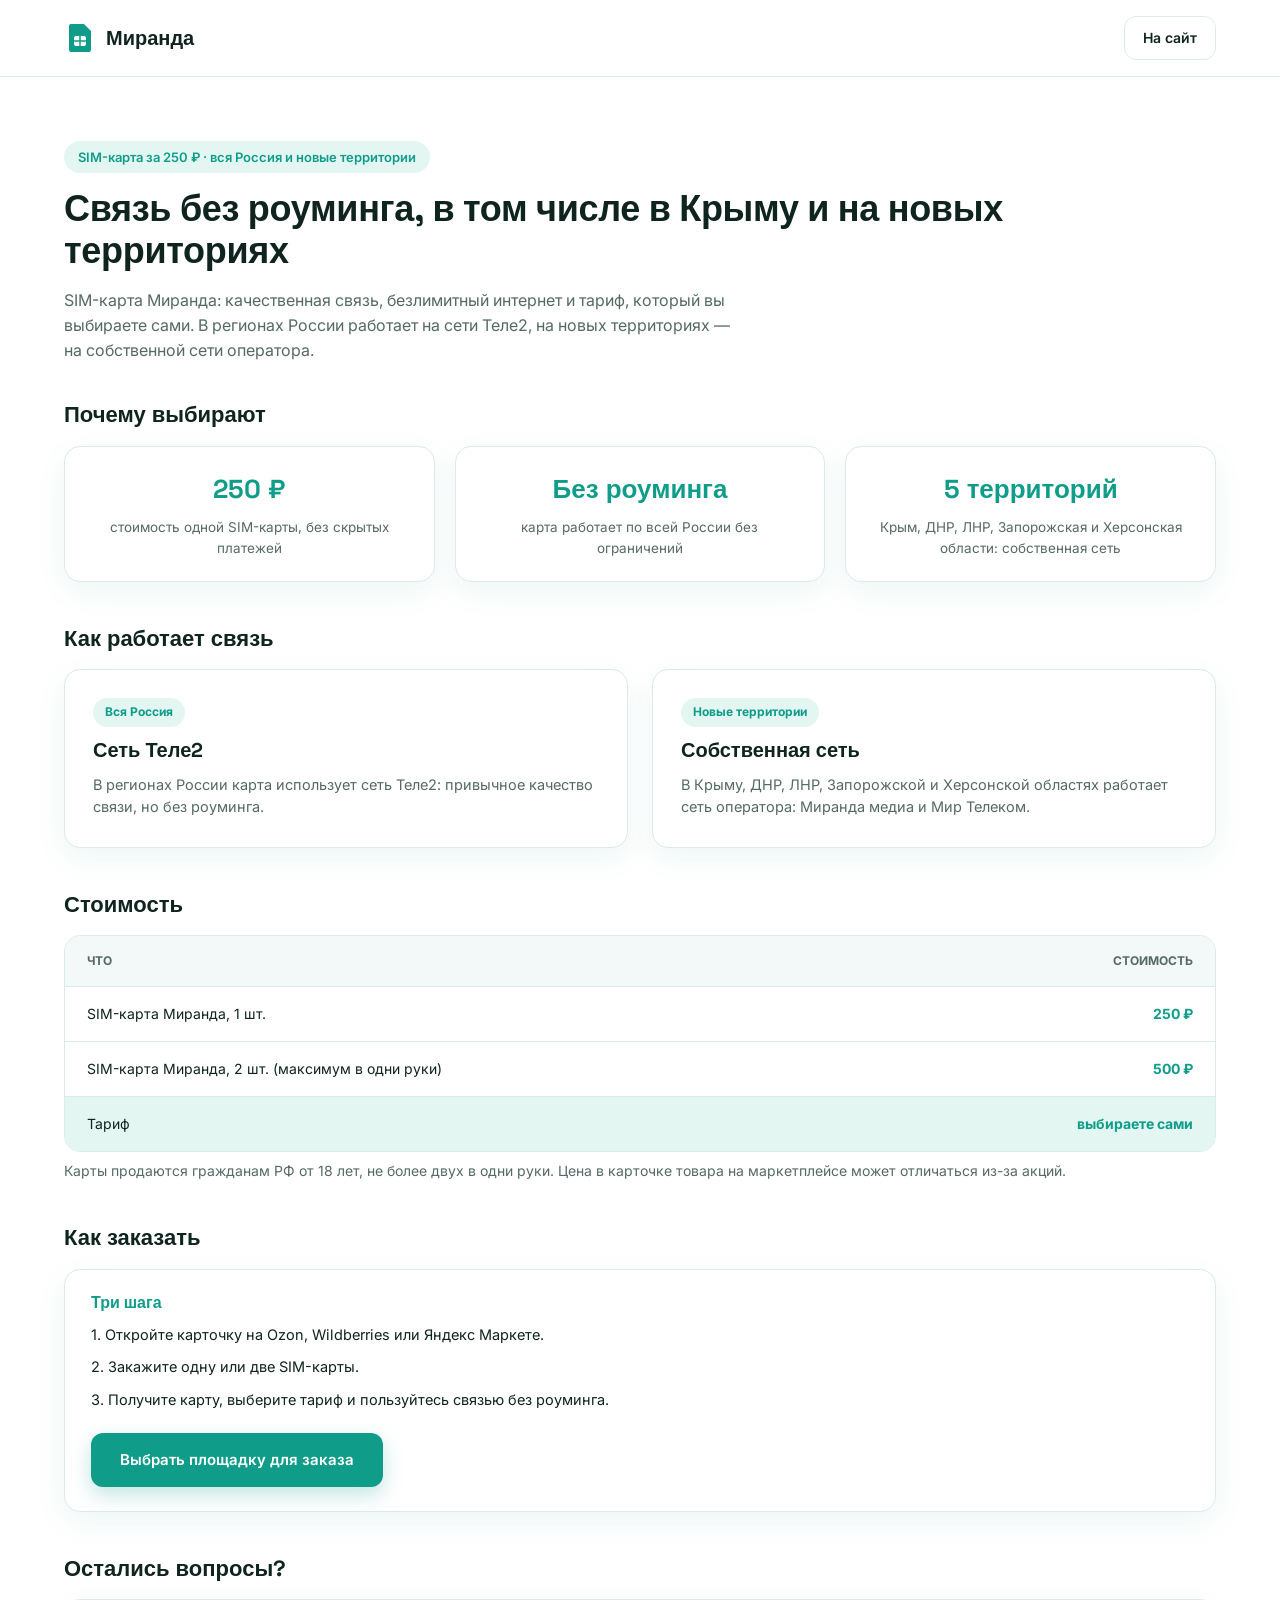
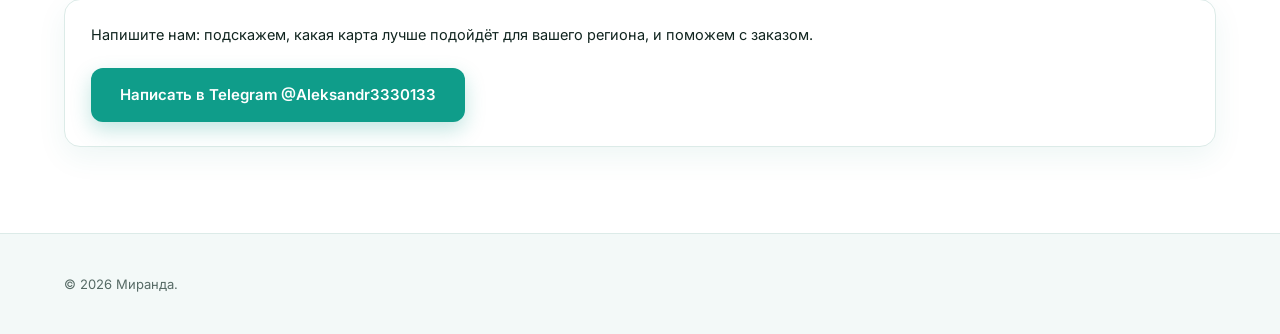
==== presentation.html @ 52d75801 "init: landing for SIM Miranda" ====
<!DOCTYPE html>
<html lang="ru">
<head>
<meta charset="UTF-8">
<meta name="viewport" content="width=device-width, initial-scale=1.0">
<title>SIM-карта Миранда — связь без роуминга по России и на новых территориях</title>
<link rel="preconnect" href="https://fonts.googleapis.com">
<link rel="preconnect" href="https://fonts.gstatic.com" crossorigin>
<link href="https://fonts.googleapis.com/css2?family=Inter:wght@400;500;600;700;800&family=Space+Grotesk:wght@500;600;700&display=swap" rel="stylesheet">
<link rel="stylesheet" href="styles.css">
</head>
<body>

<header class="doc-header">
  <div class="container doc-bar">
    <a href="index.html" class="logo">
      <svg class="logo__icon" width="32" height="32" viewBox="0 0 32 32" fill="none" aria-hidden="true"><path d="M7 2h13l7 7v19a2 2 0 01-2 2H7a2 2 0 01-2-2V4a2 2 0 012-2z" fill="currentColor"/><rect x="10" y="14" width="12" height="10" rx="2" fill="#fff"/><path d="M10 19h12M16 14v10" stroke="currentColor" stroke-width="1.5"/></svg>
      <span>Миранда</span>
    </a>
    <div class="doc-bar__actions">
      <a href="index.html" class="btn btn--ghost btn--sm">На сайт</a>
    </div>
  </div>
</header>

<main class="container doc-hero">
  <span class="tag">SIM-карта за 250 ₽ · вся Россия и новые территории</span>
  <h1>Связь без роуминга, в том числе в Крыму и на новых территориях</h1>
  <p>SIM-карта Миранда: качественная связь, безлимитный интернет и тариф, который вы выбираете сами. В регионах России работает на сети Теле2, на новых территориях — на собственной сети оператора.</p>
</main>

<section class="container doc-section">
  <h2>Почему выбирают</h2>
  <div class="usp-grid">
    <div class="usp"><span class="usp__num">250 ₽</span><p>стоимость одной SIM-карты, без скрытых платежей</p></div>
    <div class="usp"><span class="usp__num">Без роуминга</span><p>карта работает по всей России без ограничений</p></div>
    <div class="usp"><span class="usp__num">5 территорий</span><p>Крым, ДНР, ЛНР, Запорожская и Херсонская области: собственная сеть</p></div>
  </div>

  <h2>Как работает связь</h2>
  <div class="grid grid--2">
    <div class="net"><span class="net__tag">Вся Россия</span><h3>Сеть Теле2</h3><p>В регионах России карта использует сеть Теле2: привычное качество связи, но без роуминга.</p></div>
    <div class="net"><span class="net__tag">Новые территории</span><h3>Собственная сеть</h3><p>В Крыму, ДНР, ЛНР, Запорожской и Херсонской областях работает сеть оператора: Миранда медиа и Мир Телеком.</p></div>
  </div>

  <h2>Стоимость</h2>
  <div class="doc-price-table">
    <div class="doc-price-row doc-price-row--head"><span>Что</span><span>Стоимость</span></div>
    <div class="doc-price-row"><span>SIM-карта Миранда, 1 шт.</span><span>250 ₽</span></div>
    <div class="doc-price-row"><span>SIM-карта Миранда, 2 шт. (максимум в одни руки)</span><span>500 ₽</span></div>
    <div class="doc-price-row doc-price-row--highlight"><span>Тариф</span><span>выбираете сами</span></div>
  </div>
  <p class="doc-note">Карты продаются гражданам РФ от 18 лет, не более двух в одни руки. Цена в карточке товара на маркетплейсе может отличаться из-за акций.</p>

  <h2>Как заказать</h2>
  <div class="script-block">
    <h3>Три шага</h3>
    <p>1. Откройте карточку на Ozon, Wildberries или Яндекс Маркете.</p>
    <p>2. Закажите одну или две SIM-карты.</p>
    <p>3. Получите карту, выберите тариф и пользуйтесь связью без роуминга.</p>
    <a href="index.html#order" class="btn btn--primary" style="margin-top:12px;">Выбрать площадку для заказа</a>
  </div>

  <h2>Остались вопросы?</h2>
  <div class="script-block">
    <p>Напишите нам: подскажем, какая карта лучше подойдёт для вашего региона, и поможем с заказом.</p>
    <a href="https://t.me/Aleksandr3330133" target="_blank" rel="noopener" class="btn btn--primary" style="margin-top:12px;">Написать в Telegram @Aleksandr3330133</a>
  </div>
</section>

<footer class="footer">
  <div class="container footer__bottom">
    <span>© <span id="year"></span> Миранда. </span>
  </div>
</footer>

<script>document.getElementById('year').textContent = new Date().getFullYear();</script>
</body>
</html>
---- styles.css ----
:root {
  --bg: #ffffff;
  --bg-alt: #f3f9f8;
  --card: #ffffff;
  --border: #dcebe8;
  --text: #10241f;
  --text-dim: #566a65;
  --accent: #0f9d8a;
  --accent-dim: #0a7a6b;
  --accent-soft: #e3f6f2;
  --good: #0c8a5b;
  --radius: 16px;
  --shadow: 0 10px 30px rgba(10, 122, 107, 0.07);
}

* { margin: 0; padding: 0; box-sizing: border-box; }

html { scroll-behavior: smooth; }

body {
  background: var(--bg);
  color: var(--text);
  font-family: 'Inter', sans-serif;
  line-height: 1.55;
  -webkit-font-smoothing: antialiased;
}

h1, h2, h3, h4 {
  font-family: 'Space Grotesk', sans-serif;
  font-weight: 700;
  line-height: 1.15;
}

a { text-decoration: none; color: inherit; }
ul, ol { list-style: none; }
img { max-width: 100%; display: block; }

.container { max-width: 1200px; margin: 0 auto; padding: 0 24px; }

.accent { color: var(--accent); }

.tag {
  display: inline-block;
  padding: 6px 14px;
  border-radius: 999px;
  font-size: 13px;
  color: var(--accent);
  font-weight: 600;
  margin-bottom: 16px;
  background: var(--accent-soft);
}

/* BUTTONS */
.btn {
  display: inline-flex;
  align-items: center;
  justify-content: center;
  padding: 14px 28px;
  border-radius: 12px;
  font-weight: 600;
  font-size: 15px;
  border: 1px solid transparent;
  cursor: pointer;
  transition: transform .15s ease, background .15s ease, border-color .15s ease;
  white-space: nowrap;
  font-family: inherit;
}
.btn:hover { transform: translateY(-2px); }
.btn--primary { background: var(--accent); color: #fff; box-shadow: 0 8px 20px rgba(15,157,138,0.25); }
.btn--primary:hover { background: var(--accent-dim); }
.btn--ghost { background: #fff; border-color: var(--border); color: var(--text); }
.btn--ghost:hover { border-color: var(--accent); color: var(--accent); }
.btn--lg { padding: 16px 32px; font-size: 16px; }
.btn--sm { padding: 10px 18px; font-size: 14px; }
.btn--block { width: 100%; }

/* HEADER */
.header {
  position: sticky;
  top: 0;
  z-index: 100;
  background: rgba(255,255,255,0.85);
  backdrop-filter: blur(12px);
  border-bottom: 1px solid transparent;
  transition: border-color .2s ease, background .2s ease;
}
.header.scrolled { border-color: var(--border); background: rgba(255,255,255,0.96); }

.header__inner {
  display: flex;
  align-items: center;
  justify-content: space-between;
  gap: 24px;
  min-width: 0;
  height: 76px;
}

.logo {
  display: flex;
  align-items: center;
  gap: 10px;
  font-family: 'Space Grotesk', sans-serif;
  font-size: 20px;
  font-weight: 700;
  flex-shrink: 0;
  white-space: nowrap;
}
.logo__icon { color: var(--accent); flex-shrink: 0; }
.logo__suffix { color: var(--text-dim); font-weight: 500; font-size: 14px; }

.nav { display: flex; align-items: center; gap: 26px; min-width: 0; }
.nav a { font-size: 15px; color: var(--text-dim); white-space: nowrap; transition: color .15s ease; }
.nav a:hover { color: var(--accent); }

.header__actions { display: flex; align-items: center; gap: 16px; flex-shrink: 0; }
.header__tg { font-weight: 600; font-size: 14px; color: var(--text-dim); white-space: nowrap; }
.header__tg:hover { color: var(--accent); }

.burger { display: none; flex-direction: column; gap: 5px; background: none; border: none; cursor: pointer; padding: 4px; }
.burger span { width: 22px; height: 2px; background: var(--text); transition: transform .2s ease, opacity .2s ease; }
.burger.is-open span:nth-child(1) { transform: translateY(7px) rotate(45deg); }
.burger.is-open span:nth-child(2) { opacity: 0; }
.burger.is-open span:nth-child(3) { transform: translateY(-7px) rotate(-45deg); }

/* HERO */
.hero {
  padding: 72px 0 96px;
  background: radial-gradient(900px 420px at 85% 0%, rgba(15,157,138,0.09), transparent 70%), var(--bg);
}
.hero__inner { display: grid; grid-template-columns: 1.15fr 0.85fr; gap: 56px; align-items: center; }
.eyebrow { display: inline-block; color: var(--accent); background: var(--accent-soft); padding: 6px 14px; border-radius: 999px; font-size: 13px; font-weight: 600; }
.hero h1 { font-size: 44px; margin: 18px 0 20px; letter-spacing: -0.5px; }
.hero__lead { color: var(--text-dim); font-size: 17px; margin-bottom: 30px; max-width: 580px; }
.hero__cta { display: flex; gap: 16px; flex-wrap: wrap; margin-bottom: 44px; }

.hero__stats { display: flex; gap: 32px; flex-wrap: wrap; }
.stat { display: flex; flex-direction: column; }
.stat__val { display: flex; align-items: baseline; }
.stat__num, .stat__num--text { font-family: 'Space Grotesk', sans-serif; font-size: 32px; font-weight: 700; color: var(--accent); }
.stat__plus { font-family: 'Space Grotesk', sans-serif; font-size: 22px; font-weight: 700; color: var(--accent); }
.stat__label { font-size: 13px; color: var(--text-dim); max-width: 170px; margin-top: 4px; }

.hero__card {
  background: var(--card);
  border: 1px solid var(--border);
  border-radius: var(--radius);
  padding: 28px;
  box-shadow: var(--shadow);
}
.hero__card-top { display: flex; align-items: center; justify-content: space-between; margin-bottom: 18px; }
.hero__card-tag { font-size: 13px; color: var(--text-dim); font-weight: 600; }
.hero__card-dot { width: 10px; height: 10px; border-radius: 50%; background: var(--good); box-shadow: 0 0 0 4px rgba(12,138,91,0.15); }
.rank-row { display: flex; align-items: center; justify-content: space-between; gap: 14px; padding: 14px 0; border-bottom: 1px solid var(--border); font-size: 14px; }
.rank-row:last-of-type { border-bottom: none; }
.rank-row__label { color: var(--text-dim); }
.rank-row__val { font-family: 'Space Grotesk', sans-serif; font-weight: 700; color: var(--accent); font-size: 20px; white-space: nowrap; }
.hero__card-note { font-size: 12px; color: var(--text-dim); margin-top: 12px; }

/* SECTIONS */
.section { padding: 88px 0; }
.section--alt { background: var(--bg-alt); }
.section__eyebrow { color: var(--accent); font-size: 13px; font-weight: 700; text-transform: uppercase; letter-spacing: 0.6px; margin-bottom: 12px; }
.section__title { font-size: 32px; max-width: 760px; margin-bottom: 44px; letter-spacing: -0.3px; }

.grid { display: grid; gap: 24px; }
.grid--3 { grid-template-columns: repeat(3, 1fr); }
.grid--4 { grid-template-columns: repeat(4, 1fr); }

/* CARDS */
.pain, .adv, .service, .step, .contact-card, .tool {
  background: var(--card);
  border: 1px solid var(--border);
  border-radius: var(--radius);
}
.pain { padding: 24px; }
.pain h3 { font-size: 17px; margin-bottom: 10px; }
.pain p { color: var(--text-dim); font-size: 14px; }

.adv { padding: 26px; box-shadow: var(--shadow); }
.adv__icon { margin-bottom: 16px; color: var(--accent); width: 48px; height: 48px; border-radius: 12px; background: var(--accent-soft); display: flex; align-items: center; justify-content: center; }
.adv h3 { font-size: 18px; margin-bottom: 10px; }
.adv p { color: var(--text-dim); font-size: 14px; }

.service { padding: 26px; display: flex; flex-direction: column; box-shadow: var(--shadow); }
.service h3 { font-size: 18px; margin-bottom: 8px; }
.service p { color: var(--text-dim); font-size: 14px; }
.service__price { display: inline-block; font-size: 14px; color: var(--accent); font-weight: 700; margin-top: auto; padding-top: 16px; }

.tool { padding: 24px; }
.tool__n { display: inline-flex; width: 32px; height: 32px; border-radius: 50%; background: var(--accent); color: #fff; font-weight: 700; font-size: 14px; align-items: center; justify-content: center; margin-bottom: 14px; }
.tool h3 { font-size: 17px; margin-bottom: 8px; }
.tool p { color: var(--text-dim); font-size: 14px; }

/* CHANNELS */
.channels { display: flex; flex-wrap: wrap; gap: 10px; margin-top: 8px; }
.chip { padding: 9px 16px; border-radius: 999px; background: #fff; border: 1px solid var(--border); font-size: 14px; font-weight: 600; color: var(--text); }
.chip--main { background: var(--accent); border-color: var(--accent); color: #fff; }

/* PRICE TABLE */
.price-table { border: 1px solid var(--border); border-radius: var(--radius); overflow: hidden; background: #fff; box-shadow: var(--shadow); }
.price-row { display: grid; grid-template-columns: 2fr 1fr; gap: 16px; padding: 18px 24px; border-bottom: 1px solid var(--border); align-items: center; font-size: 14px; }
.price-row:last-child { border-bottom: none; }
.price-row--head { background: var(--bg-alt); font-weight: 700; color: var(--text-dim); font-size: 12px; text-transform: uppercase; letter-spacing: 0.4px; }
.price-row span:first-child { font-weight: 600; }
.price-row span:last-child { text-align: right; font-weight: 700; color: var(--accent); }
.price-row--head span:last-child { color: var(--text-dim); }
.price-row--highlight { background: var(--accent-soft); }
.price-note { margin-top: 18px; color: var(--text-dim); font-size: 14px; }

/* PROCESS */
.steps { display: grid; grid-template-columns: repeat(5, 1fr); gap: 20px; }
.step { padding: 22px 20px; }
.step__num { font-family: 'Space Grotesk', sans-serif; font-size: 22px; color: var(--accent); font-weight: 700; }
.step h3 { font-size: 16px; margin: 10px 0 8px; }
.step p { color: var(--text-dim); font-size: 13px; }

/* CALC */
.result { display: grid; grid-template-columns: 1fr 1fr; gap: 56px; align-items: center; }
.result p { color: var(--text-dim); margin-bottom: 20px; }
.result__list { display: flex; flex-direction: column; gap: 10px; counter-reset: rl; margin-bottom: 20px; }
.result__list li { position: relative; padding-left: 34px; font-size: 14.5px; color: var(--text-dim); }
.result__list li::before { counter-increment: rl; content: counter(rl); position: absolute; left: 0; top: 0; width: 22px; height: 22px; border-radius: 50%; background: var(--accent-soft); color: var(--accent); font-size: 12px; font-weight: 700; display: flex; align-items: center; justify-content: center; }

.wtable { background: #fff; border: 1px solid var(--border); border-radius: var(--radius); padding: 26px; box-shadow: var(--shadow); }
.wtable__top { display: flex; justify-content: space-between; align-items: center; gap: 12px; margin-bottom: 18px; flex-wrap: wrap; }
.wtable__chip { font-size: 12px; color: var(--text-dim); }
.wtable__row { display: grid; grid-template-columns: 1.4fr 1fr 1fr; gap: 10px; padding: 12px 0; border-bottom: 1px solid var(--border); font-size: 14px; align-items: center; }
.wtable__row:last-of-type { border-bottom: none; }
.wtable__row--head { color: var(--text-dim); font-size: 12px; text-transform: uppercase; letter-spacing: 0.4px; font-weight: 700; }
.wtable__delta { color: var(--accent); font-weight: 700; text-align: right; }
.wtable__sum { display: flex; justify-content: space-between; margin-top: 16px; padding-top: 16px; border-top: 1px solid var(--border); font-size: 14px; color: var(--text-dim); }
.wtable__sum strong { color: var(--text); font-size: 16px; }

/* FAQ */
.faq { max-width: 800px; }
.faq__item { background: #fff; border: 1px solid var(--border); border-radius: var(--radius); padding: 18px 22px; margin-bottom: 12px; }
.faq__item summary { cursor: pointer; font-weight: 600; list-style: none; display: flex; justify-content: space-between; align-items: center; gap: 12px; }
.faq__item summary::-webkit-details-marker { display: none; }
.faq__item summary::after { content: '+'; font-size: 22px; color: var(--accent); }
.faq__item[open] summary::after { content: '−'; }
.faq__item p { color: var(--text-dim); font-size: 14px; margin-top: 14px; }

/* FORM */
.form-section { display: grid; grid-template-columns: 1fr 1fr; gap: 56px; align-items: center; }
.form-section__text p { color: var(--text-dim); margin-bottom: 22px; }
.form-section__list { display: flex; flex-direction: column; gap: 10px; }
.form-section__list li { padding-left: 26px; position: relative; font-size: 14px; color: var(--text-dim); }
.form-section__list li::before { content: '✓'; position: absolute; left: 0; color: var(--accent); font-weight: 700; }

.form { background: #fff; border: 1px solid var(--border); border-radius: var(--radius); padding: 30px; display: flex; flex-direction: column; gap: 16px; box-shadow: var(--shadow); }
.form label { display: flex; flex-direction: column; gap: 8px; font-size: 13px; color: var(--text-dim); }
.form input, .form select, .form textarea {
  background: var(--bg-alt);
  border: 1px solid var(--border);
  border-radius: 10px;
  padding: 12px 14px;
  color: var(--text);
  font-family: inherit;
  font-size: 14px;
  resize: vertical;
}
.form input:focus, .form select:focus, .form textarea:focus { outline: none; border-color: var(--accent); background: #fff; }
.form__note { font-size: 12px; color: var(--text-dim); text-align: center; }
.form__note a { color: var(--accent); }

/* CONTACTS */
.contacts { display: grid; grid-template-columns: repeat(4, 1fr); gap: 20px; }
.contact-card { padding: 22px; display: flex; flex-direction: column; gap: 8px; }
.contact-card__label { font-size: 12px; color: var(--text-dim); text-transform: uppercase; letter-spacing: 0.4px; }
.contact-card a { font-weight: 600; }
.contact-card a:hover { color: var(--accent); }

/* FOOTER */
.footer { background: var(--bg-alt); border-top: 1px solid var(--border); padding: 40px 0; }
.footer__inner, .footer__bottom { display: flex; align-items: center; justify-content: space-between; gap: 24px; flex-wrap: wrap; }
.footer__inner p, .footer__bottom { color: var(--text-dim); font-size: 13px; }
.footer__links { display: flex; gap: 20px; }
.footer__links a { color: var(--text-dim); font-size: 13px; }
.footer__links a:hover { color: var(--accent); }
.logo--footer { font-size: 17px; }

/* FAB */
.fab {
  position: fixed; bottom: 28px; right: 28px; width: 56px; height: 56px; border-radius: 50%;
  background: var(--accent); display: flex; align-items: center; justify-content: center; z-index: 90;
  box-shadow: 0 8px 24px rgba(15,157,138,0.35); transition: transform .2s ease; color: #fff;
}
.fab:hover { transform: scale(1.08); }
.fab svg { width: 26px; height: 26px; }

/* REVEAL */
.reveal { opacity: 0; transform: translateY(24px); transition: opacity .6s ease, transform .6s ease; }
.reveal.is-visible { opacity: 1; transform: translateY(0); }

/* RESPONSIVE */
@media (max-width: 1180px) {
  .nav { gap: 18px; }
  .nav a { font-size: 14px; }
}

@media (max-width: 1100px) {
  .nav { display: none; }
  .burger { display: flex; }
  .nav.is-open {
    display: flex; position: absolute; top: 76px; left: 0; right: 0; background: #fff;
    border-bottom: 1px solid var(--border); flex-direction: column; padding: 20px 24px; gap: 16px;
  }
}

@media (max-width: 900px) {
  .hero__inner { grid-template-columns: 1fr; }
  .hero h1 { font-size: 32px; }
  .grid--4, .grid--3 { grid-template-columns: repeat(2, 1fr); }
  .steps { grid-template-columns: repeat(2, 1fr); }
  .form-section, .result { grid-template-columns: 1fr; }
  .contacts { grid-template-columns: repeat(2, 1fr); }
  .price-row { grid-template-columns: 1fr; gap: 4px; }
  .price-row span:last-child { text-align: left; }
  .footer__inner { flex-direction: column; align-items: flex-start; }
}

@media (max-width: 560px) {
  .header__tg { display: none; }
  .grid--4, .grid--3, .steps, .contacts { grid-template-columns: 1fr; }
  .hero__stats { gap: 24px; }
  .section__title { font-size: 26px; }
  .header__actions .btn { padding: 10px 14px; font-size: 13px; }
}

@media (max-width: 380px) {
  .logo__suffix { display: none; }
}

/* DOC PAGES (materials, scripts, presentation, outreach) */
.doc-header { position: sticky; top: 0; z-index: 100; background: rgba(255,255,255,0.95); backdrop-filter: blur(12px); border-bottom: 1px solid var(--border); }
.doc-bar { display: flex; align-items: center; justify-content: space-between; gap: 24px; height: 76px; }
.doc-bar__actions { display: flex; align-items: center; gap: 14px; }

.doc-hero { padding: 64px 24px 40px; }
.doc-hero h1 { font-size: 36px; margin-bottom: 16px; letter-spacing: -0.3px; }
.doc-hero p { color: var(--text-dim); font-size: 16px; max-width: 680px; }

.doc-section { padding: 0 24px 70px; }
.doc-section h2 { font-size: 22px; margin: 0 0 18px; }
.doc-section h2:not(:first-child) { margin-top: 44px; }

.script-block { background: #fff; border: 1px solid var(--border); border-radius: var(--radius); padding: 24px 26px; margin-bottom: 16px; box-shadow: var(--shadow); }
.script-block h3 { font-size: 16px; margin-bottom: 12px; color: var(--accent); }
.script-block p { color: var(--text); font-size: 14.5px; margin-bottom: 10px; }
.script-block p:last-child { margin-bottom: 0; }
.script-block .who { color: var(--text-dim); font-weight: 600; }

.material-grid { display: grid; grid-template-columns: repeat(3, 1fr); gap: 24px; margin-top: 8px; }
.material-card { background: #fff; border: 1px solid var(--border); border-radius: var(--radius); padding: 28px; display: flex; flex-direction: column; gap: 14px; box-shadow: var(--shadow); }
.material-card__icon { margin-bottom: 4px; color: var(--accent); width: 48px; height: 48px; border-radius: 12px; background: var(--accent-soft); display: flex; align-items: center; justify-content: center; }
.material-card h3 { font-size: 18px; }
.material-card p { color: var(--text-dim); font-size: 14px; flex-grow: 1; }

.usp-grid { display: grid; grid-template-columns: repeat(3, 1fr); gap: 20px; margin-bottom: 8px; }
.usp { background: #fff; border: 1px solid var(--border); border-radius: var(--radius); padding: 22px; text-align: center; box-shadow: var(--shadow); }
.usp__num { font-family: 'Space Grotesk', sans-serif; font-size: 26px; color: var(--accent); font-weight: 700; display: block; margin-bottom: 8px; }
.usp p { color: var(--text-dim); font-size: 13.5px; }

.doc-price-table { border: 1px solid var(--border); border-radius: var(--radius); overflow: hidden; margin-bottom: 8px; background: #fff; }
.doc-price-row { display: grid; grid-template-columns: 2fr 1fr; gap: 16px; padding: 16px 22px; border-bottom: 1px solid var(--border); font-size: 14px; align-items: center; }
.doc-price-row:last-child { border-bottom: none; }
.doc-price-row--head { background: var(--bg-alt); font-weight: 700; color: var(--text-dim); font-size: 12px; text-transform: uppercase; }
.doc-price-row span:last-child { text-align: right; font-weight: 700; color: var(--accent); }
.doc-price-row--head span:last-child { color: var(--text-dim); }
.doc-price-row--highlight { background: var(--accent-soft); }
.doc-note { color: var(--text-dim); font-size: 14px; margin-bottom: 40px; }

@media (max-width: 900px) {
  .material-grid, .usp-grid { grid-template-columns: 1fr; }
  .doc-price-row { grid-template-columns: 1fr; gap: 4px; }
  .doc-price-row span:last-child { text-align: left; }
  .doc-hero h1 { font-size: 28px; }
}

/* SIM PROJECT */
.logo__sim { flex-shrink: 0; }
.net { padding: 28px; background: var(--card); border: 1px solid var(--border); border-radius: var(--radius); box-shadow: var(--shadow); display: flex; flex-direction: column; gap: 12px; }
.net__tag { align-self: flex-start; font-size: 12px; font-weight: 700; color: var(--accent); background: var(--accent-soft); border-radius: 999px; padding: 5px 12px; }
.net h3 { font-size: 20px; }
.net p { color: var(--text-dim); font-size: 14.5px; }
.net ul { display: flex; flex-direction: column; gap: 8px; }
.net li { position: relative; padding-left: 24px; font-size: 14px; color: var(--text-dim); }
.net li::before { content: '✓'; position: absolute; left: 0; color: var(--accent); font-weight: 700; }
.grid--2 { grid-template-columns: repeat(2, 1fr); }

.markets { display: grid; grid-template-columns: repeat(4, 1fr); gap: 20px; }
.market { padding: 24px; background: var(--card); border: 1px solid var(--border); border-radius: var(--radius); box-shadow: var(--shadow); display: flex; flex-direction: column; gap: 10px; }
.market__name { font-family: 'Space Grotesk', sans-serif; font-size: 20px; font-weight: 700; }
.market p { color: var(--text-dim); font-size: 13.5px; flex-grow: 1; }

.qty { display: flex; gap: 10px; margin-bottom: 18px; }
.qty button { flex: 1; padding: 12px; border-radius: 10px; border: 1px solid var(--border); background: #fff; font-family: inherit; font-size: 15px; font-weight: 600; cursor: pointer; color: var(--text); }
.qty button.is-on { background: var(--accent); border-color: var(--accent); color: #fff; }

.limit { display: flex; align-items: flex-start; gap: 12px; padding: 16px 20px; border-radius: 12px; background: var(--accent-soft); color: var(--text); font-size: 14px; margin-top: 24px; }
.limit svg { flex-shrink: 0; color: var(--accent); margin-top: 1px; }

@media (max-width: 900px) {
  .grid--2 { grid-template-columns: 1fr; }
  .markets { grid-template-columns: repeat(2, 1fr); }
}
@media (max-width: 560px) {
  .markets { grid-template-columns: 1fr; }
}
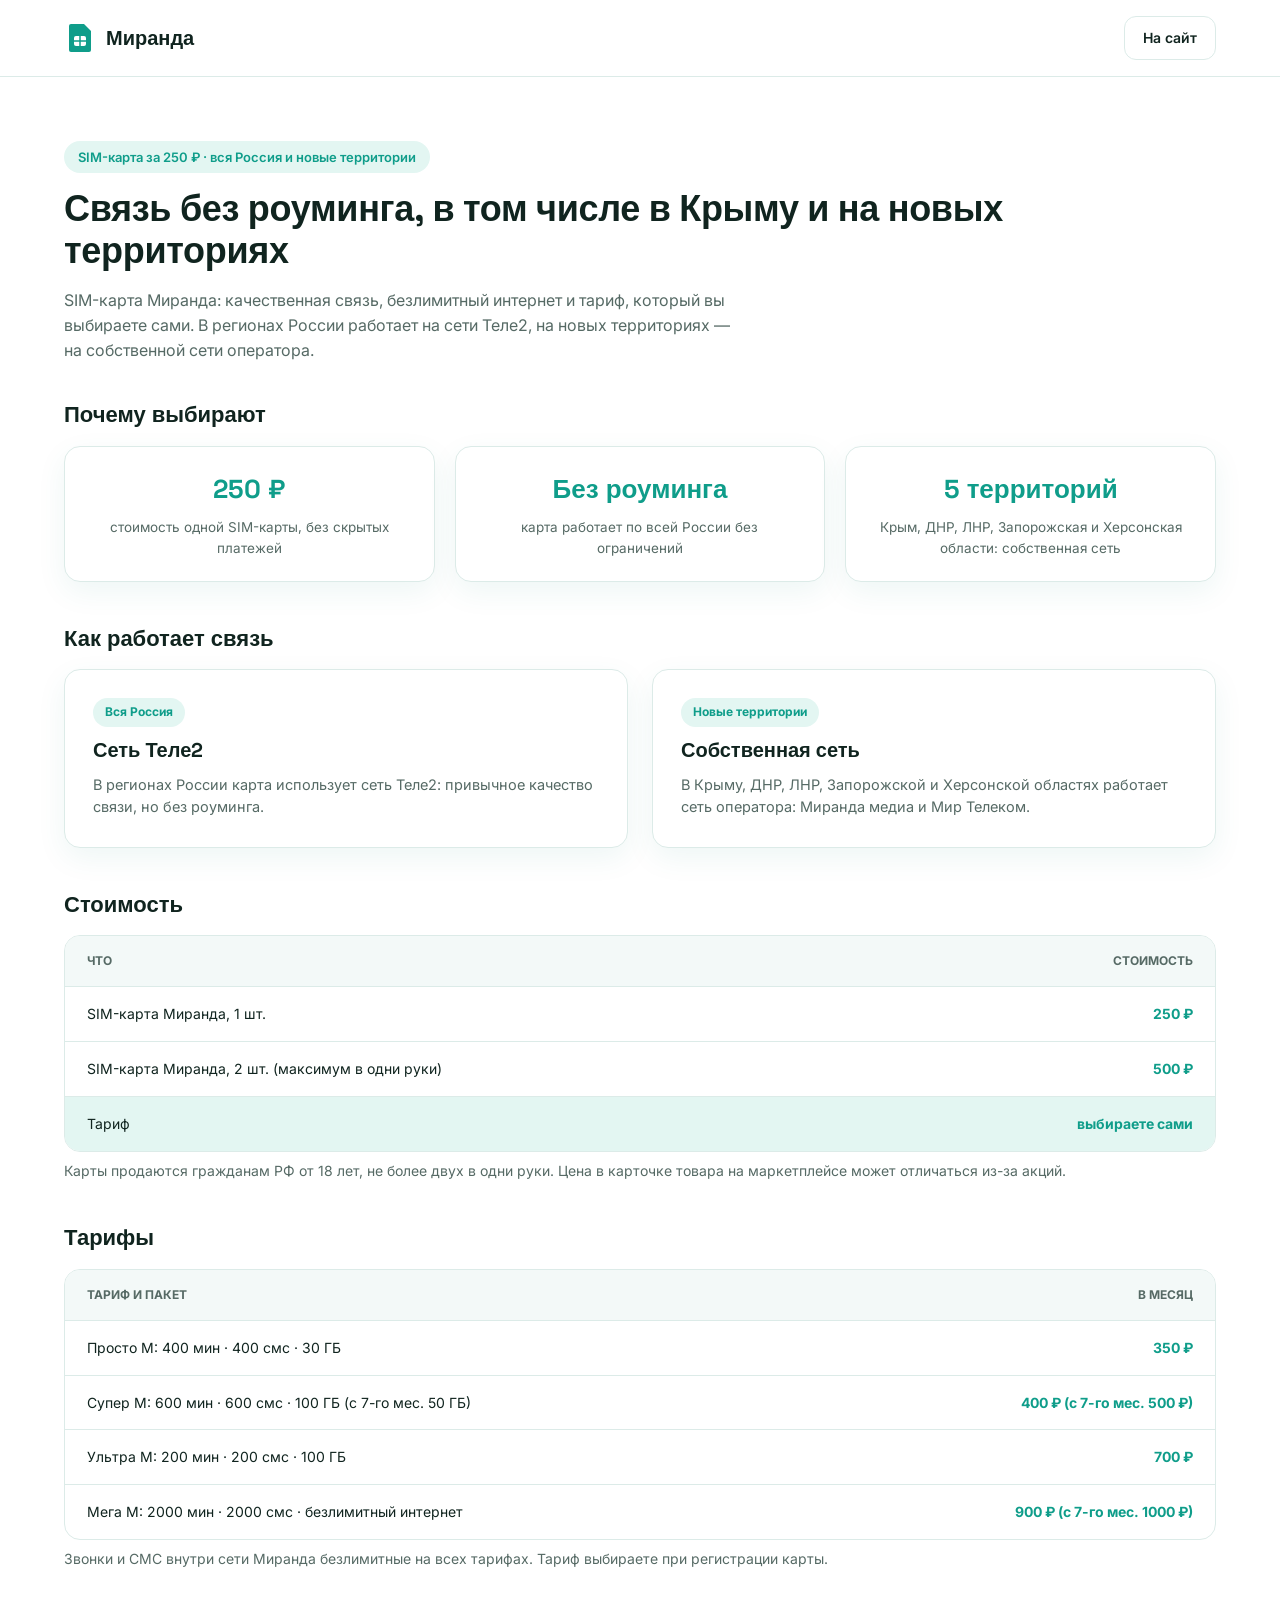
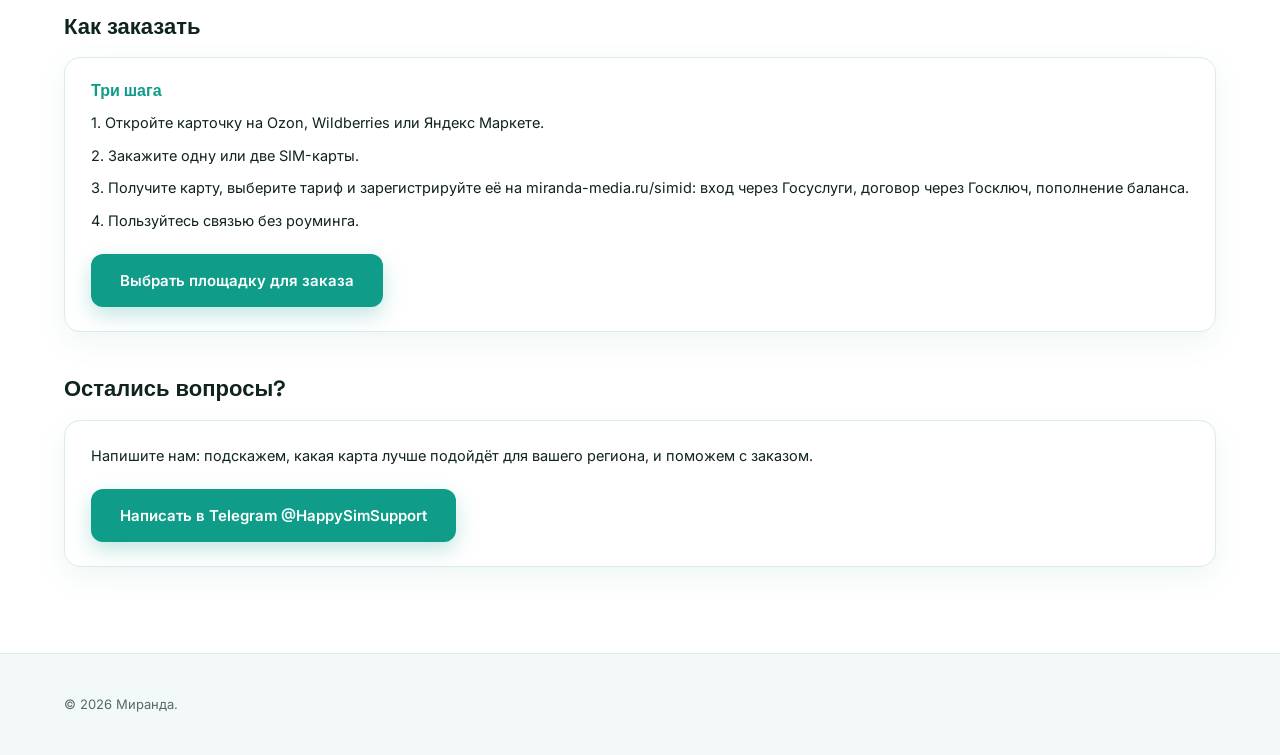
==== commit 0fdc0846: "Правки клиента: контакт @HappySimSupport, шаг 04, тарифы, регистрация SIM" ====
--- a/presentation.html
+++ b/presentation.html
@@ -52,19 +52,30 @@
   </div>
   <p class="doc-note">Карты продаются гражданам РФ от 18 лет, не более двух в одни руки. Цена в карточке товара на маркетплейсе может отличаться из-за акций.</p>
 
+  <h2>Тарифы</h2>
+  <div class="doc-price-table">
+    <div class="doc-price-row doc-price-row--head"><span>Тариф и пакет</span><span>В месяц</span></div>
+    <div class="doc-price-row"><span>Просто М: 400 мин · 400 смс · 30 ГБ</span><span>350 ₽</span></div>
+    <div class="doc-price-row"><span>Супер М: 600 мин · 600 смс · 100 ГБ (с 7-го мес. 50 ГБ)</span><span>400 ₽ (с 7-го мес. 500 ₽)</span></div>
+    <div class="doc-price-row"><span>Ультра М: 200 мин · 200 смс · 100 ГБ</span><span>700 ₽</span></div>
+    <div class="doc-price-row"><span>Мега М: 2000 мин · 2000 смс · безлимитный интернет</span><span>900 ₽ (с 7-го мес. 1000 ₽)</span></div>
+  </div>
+  <p class="doc-note">Звонки и СМС внутри сети Миранда безлимитные на всех тарифах. Тариф выбираете при регистрации карты.</p>
+
   <h2>Как заказать</h2>
   <div class="script-block">
     <h3>Три шага</h3>
     <p>1. Откройте карточку на Ozon, Wildberries или Яндекс Маркете.</p>
     <p>2. Закажите одну или две SIM-карты.</p>
-    <p>3. Получите карту, выберите тариф и пользуйтесь связью без роуминга.</p>
+    <p>3. Получите карту, выберите тариф и зарегистрируйте её на miranda-media.ru/simid: вход через Госуслуги, договор через Госключ, пополнение баланса.</p>
+    <p>4. Пользуйтесь связью без роуминга.</p>
     <a href="index.html#order" class="btn btn--primary" style="margin-top:12px;">Выбрать площадку для заказа</a>
   </div>
 
   <h2>Остались вопросы?</h2>
   <div class="script-block">
     <p>Напишите нам: подскажем, какая карта лучше подойдёт для вашего региона, и поможем с заказом.</p>
-    <a href="https://t.me/Aleksandr3330133" target="_blank" rel="noopener" class="btn btn--primary" style="margin-top:12px;">Написать в Telegram @Aleksandr3330133</a>
+    <a href="https://t.me/HappySimSupport" target="_blank" rel="noopener" class="btn btn--primary" style="margin-top:12px;">Написать в Telegram @HappySimSupport</a>
   </div>
 </section>
 
--- a/styles.css
+++ b/styles.css
@@ -388,7 +388,8 @@
 .net li::before { content: '✓'; position: absolute; left: 0; color: var(--accent); font-weight: 700; }
 .grid--2 { grid-template-columns: repeat(2, 1fr); }
 
-.markets { display: grid; grid-template-columns: repeat(4, 1fr); gap: 20px; }
+.markets { display: grid; grid-template-columns: repeat(4, minmax(0, 1fr)); gap: 20px; }
+.market .btn { white-space: normal; text-align: center; }
 .market { padding: 24px; background: var(--card); border: 1px solid var(--border); border-radius: var(--radius); box-shadow: var(--shadow); display: flex; flex-direction: column; gap: 10px; }
 .market__name { font-family: 'Space Grotesk', sans-serif; font-size: 20px; font-weight: 700; }
 .market p { color: var(--text-dim); font-size: 13.5px; flex-grow: 1; }
@@ -402,8 +403,26 @@
 
 @media (max-width: 900px) {
   .grid--2 { grid-template-columns: 1fr; }
-  .markets { grid-template-columns: repeat(2, 1fr); }
+  .markets { grid-template-columns: repeat(2, minmax(0, 1fr)); }
 }
 @media (max-width: 560px) {
   .markets { grid-template-columns: 1fr; }
 }
+
+/* TARIFFS */
+.tariffs { display: grid; grid-template-columns: repeat(4, minmax(0, 1fr)); gap: 20px; }
+.tariff { background: var(--card); border: 1px solid var(--border); border-radius: var(--radius); padding: 26px 22px; box-shadow: var(--shadow); display: flex; flex-direction: column; gap: 14px; }
+.tariff h3 { font-size: 20px; }
+.tariff__price { font-family: 'Space Grotesk', sans-serif; font-size: 28px; font-weight: 700; color: var(--accent); line-height: 1.1; }
+.tariff__price small { display: block; font-family: 'Inter', sans-serif; font-size: 12px; font-weight: 500; color: var(--text-dim); margin-top: 6px; }
+.tariff ul { display: flex; flex-direction: column; gap: 8px; }
+.tariff li { font-size: 14px; display: flex; justify-content: space-between; gap: 10px; border-bottom: 1px solid var(--border); padding-bottom: 8px; }
+.tariff li span:first-child { color: var(--text-dim); }
+.tariff li span:last-child { font-weight: 600; text-align: right; }
+.tariff__apps { font-size: 12.5px; color: var(--text-dim); margin-top: auto; }
+.tariff__apps b { color: var(--text); font-weight: 600; }
+.reg-steps { counter-reset: rs; display: flex; flex-direction: column; gap: 8px; margin-top: 12px; }
+.reg-steps li { position: relative; padding-left: 30px; font-size: 14px; color: var(--text-dim); }
+.reg-steps li::before { counter-increment: rs; content: counter(rs); position: absolute; left: 0; top: 1px; width: 20px; height: 20px; border-radius: 50%; background: var(--accent-soft); color: var(--accent); font-size: 11px; font-weight: 700; display: flex; align-items: center; justify-content: center; }
+@media (max-width: 1100px) { .tariffs { grid-template-columns: repeat(2, minmax(0, 1fr)); } }
+@media (max-width: 560px) { .tariffs { grid-template-columns: 1fr; } }
